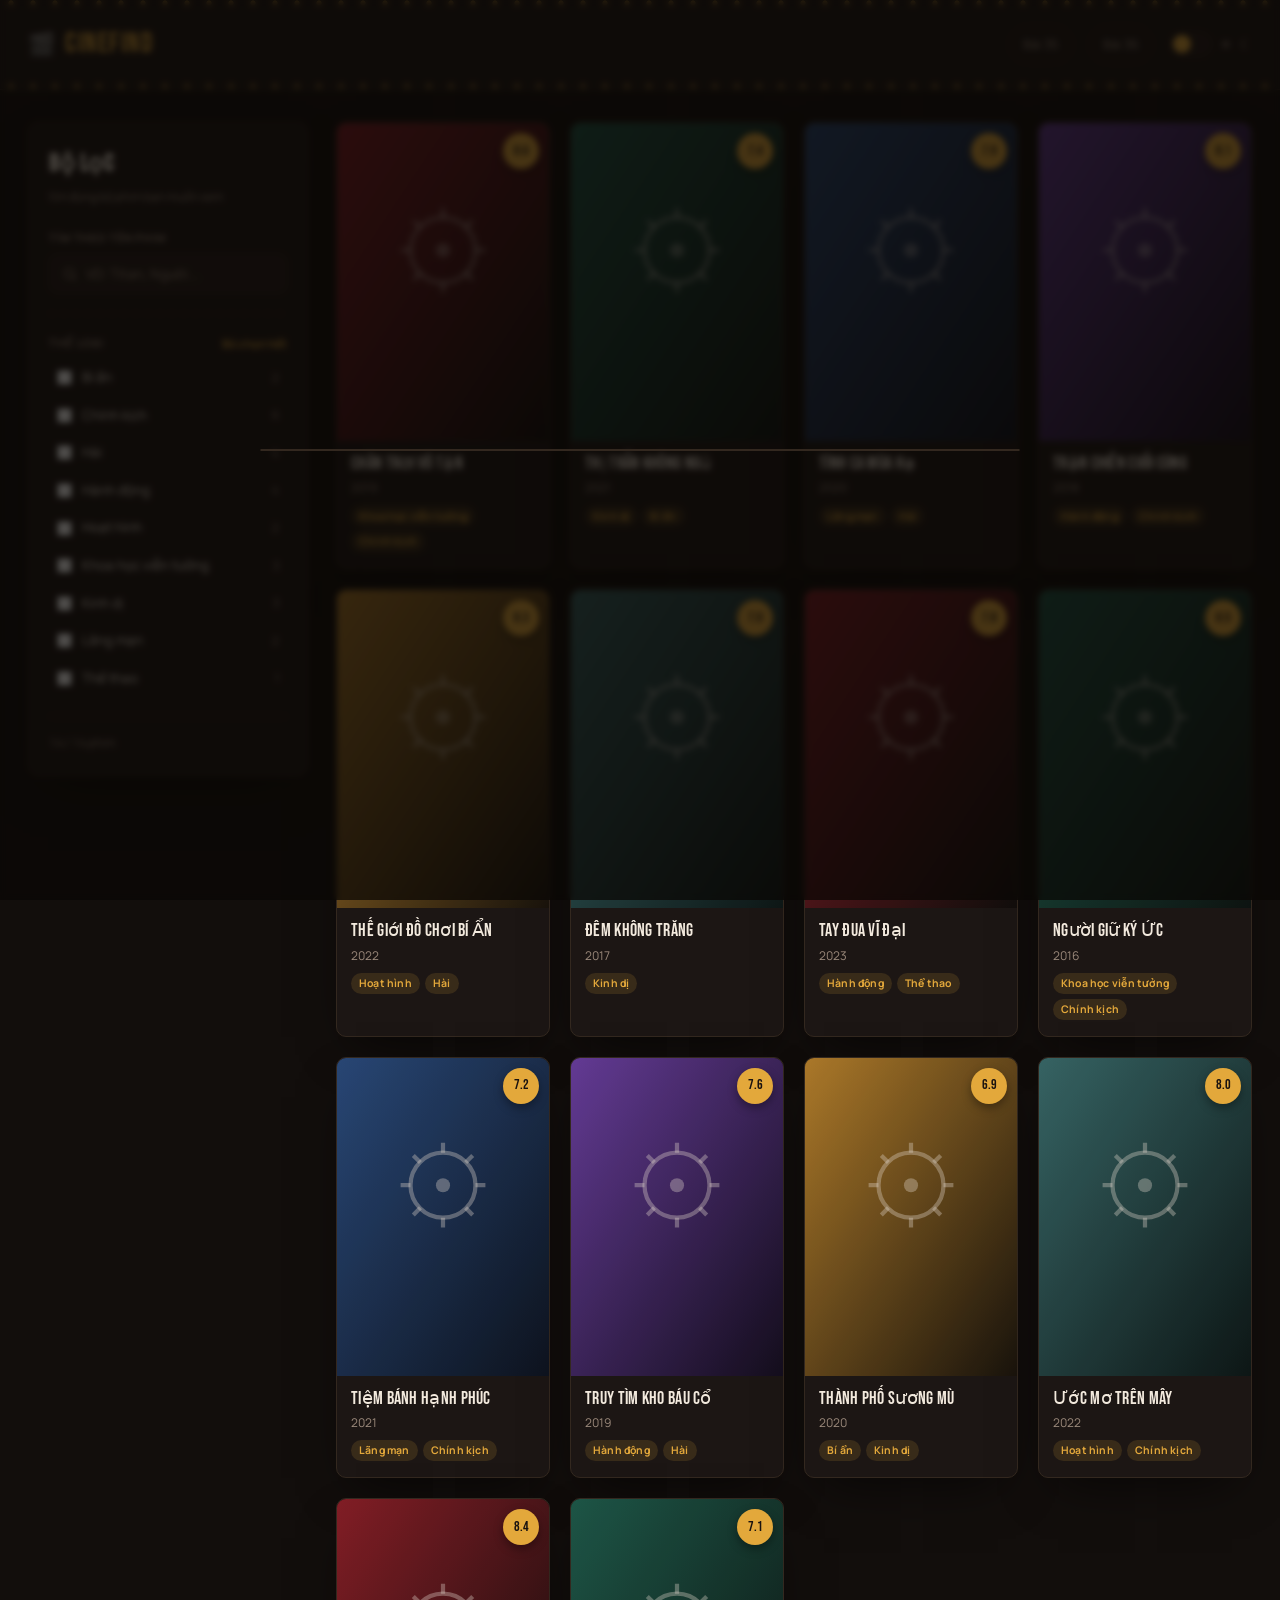
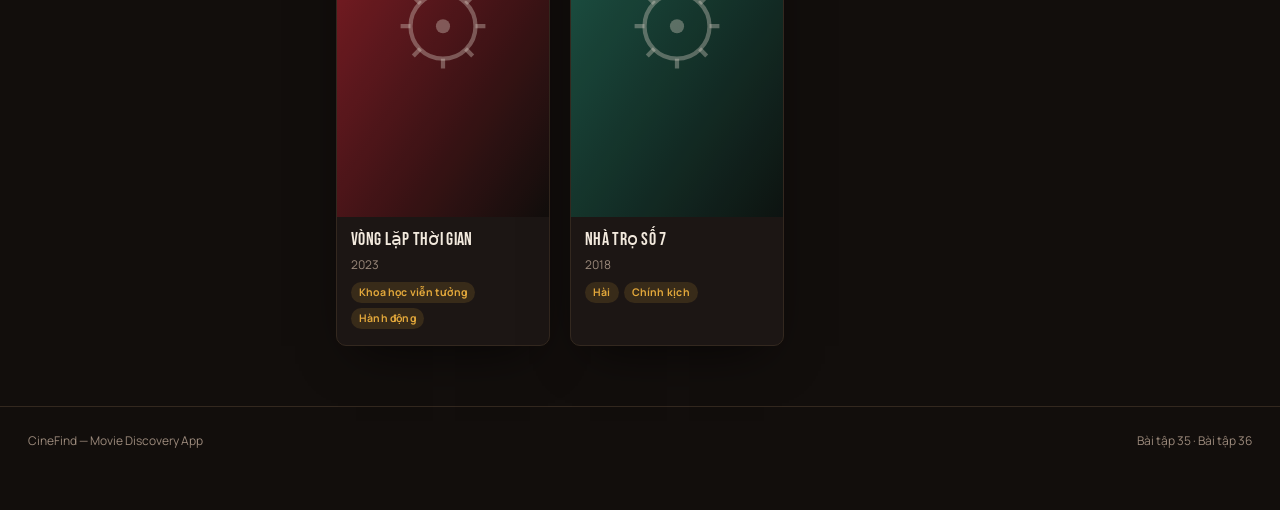
==== index.html @ d52253b3 "Add files via upload" ====
<!DOCTYPE html>
<html lang="vi">
<head>
<meta charset="UTF-8">
<meta name="viewport" content="width=device-width, initial-scale=1.0">
<title>CineFind — Movie Discovery App</title>
<link rel="preconnect" href="https://fonts.googleapis.com">
<link href="https://fonts.googleapis.com/css2?family=Bebas+Neue&family=Manrope:wght@400;500;600;700;800&display=swap" rel="stylesheet">
<link rel="stylesheet" href="css/style.css">
</head>
<body>

  <header class="site-header">
    <div class="marquee-lights" aria-hidden="true"></div>
    <div class="header-inner">
      <div class="brand">
        <span class="brand-mark">🎬</span>
        <span class="brand-name">CineFind</span>
      </div>

      <div class="header-actions">
        <a class="prev-link" href="bt35.html">Bài 35</a>
        <a class="prev-link" href="bt36.html">Bài 36</a>
        <label class="theme-switch" title="Chuyển chế độ sáng/tối">
          <input type="checkbox" id="themeToggle">
          <span class="switch-track">
            <span class="switch-thumb"></span>
          </span>
          <span class="switch-icon sun">☀</span>
          <span class="switch-icon moon">☾</span>
        </label>
      </div>
    </div>
    <div class="marquee-lights" aria-hidden="true"></div>
  </header>

  <main class="app-grid">

    <aside class="sidebar">
      <div class="ticket-tab">
        <h2 class="ticket-title">Bộ lọc</h2>
        <span class="ticket-sub">tìm đúng bộ phim bạn muốn xem</span>
      </div>

      <div class="field-group">
        <label class="field-label" for="searchInput">Tìm theo tên phim</label>
        <div class="search-box">
          <svg viewBox="0 0 24 24" width="16" height="16" fill="none" stroke="currentColor" stroke-width="2"><circle cx="11" cy="11" r="7"/><line x1="21" y1="21" x2="16.65" y2="16.65"/></svg>
          <input type="text" id="searchInput" placeholder="VD: Titan, Người..." autocomplete="off">
        </div>
      </div>

      <div class="perforation" aria-hidden="true"></div>

      <div class="field-group">
        <div class="field-label-row">
          <label class="field-label">Thể loại</label>
          <button class="clear-btn" id="clearGenres">Bỏ chọn hết</button>
        </div>
        <div id="genreList" class="genre-list"><!-- sinh động bằng JS --></div>
      </div>

      <div class="result-count mono" id="resultCount">— phim</div>
    </aside>

    <section class="content">
      <div id="movieGrid" class="movie-grid"><!-- sinh động bằng JS --></div>
      <div id="emptyState" class="empty-state" hidden>
        <div class="empty-icon">🎞️</div>
        <p>Không tìm thấy phim nào khớp với bộ lọc hiện tại.</p>
      </div>
    </section>

  </main>

  <div id="modalOverlay" class="modal-overlay" hidden>
    <div class="modal" role="dialog" aria-modal="true" aria-labelledby="modalTitle">
      <button class="modal-close" id="modalClose" aria-label="Đóng">✕</button>
      <div class="modal-body" id="modalBody"><!-- sinh động bằng JS --></div>
    </div>
  </div>

  <footer class="site-footer">
    <span>CineFind — Movie Discovery App</span>
    <span class="foot-links">
      <a href="bt35.html">Bài tập 35</a> · <a href="bt36.html">Bài tập 36</a>
    </span>
  </footer>

  <script src="js/app.js"></script>
</body>
</html>
---- css/style.css ----
/* ============================================================
   CineFind — Movie Discovery App
   Design: rạp chiếu bóng ban đêm — marquee vàng, vé xé, film-strip
   ============================================================ */

:root{
  /* ---- Dark mode (mặc định) ---- */
  --bg: #120e0c;
  --panel: #1c1614;
  --panel-2: #241c19;
  --line: #33281f;
  --text: #f2e9dd;
  --muted: #9c8a7c;
  --accent: #e3a83b;
  --accent-2: #b23a2e;
  --accent-dim: rgba(227,168,59,0.14);
  --shadow: 0 20px 50px -20px rgba(0,0,0,0.7);
}

html.light{
  --bg: #f6f1e7;
  --panel: #ffffff;
  --panel-2: #f0e9da;
  --line: #e2d6c3;
  --text: #241c17;
  --muted: #7c6f60;
  --accent: #b9822c;
  --accent-2: #a32e27;
  --accent-dim: rgba(185,130,44,0.12);
  --shadow: 0 20px 50px -20px rgba(36,28,23,0.18);
}

*{box-sizing:border-box; margin:0; padding:0;}

body{
  background:var(--bg);
  color:var(--text);
  font-family:'Manrope', sans-serif;
  line-height:1.6;
  transition:background .25s ease, color .25s ease;
}

.display{font-family:'Bebas Neue', sans-serif; letter-spacing:0.5px;}
.mono{font-variant-numeric:tabular-nums; font-feature-settings:"tnum";}

a{color:inherit;}

/* ============ HEADER / MARQUEE ============ */
.site-header{
  position:sticky; top:0; z-index:20;
  background:var(--panel);
  border-bottom:1px solid var(--line);
}
.marquee-lights{
  height:6px;
  background-image:radial-gradient(circle, var(--accent) 2.5px, transparent 2.6px);
  background-size:22px 6px;
  background-repeat:repeat-x;
  background-position:0 center;
  opacity:0.55;
  animation:marquee-chase 1.4s steps(1) infinite;
}
@keyframes marquee-chase{
  0%{background-position:0 center;}
  50%{background-position:11px center;}
  100%{background-position:22px center;}
}
.header-inner{
  max-width:1280px; margin:0 auto;
  display:flex; align-items:center; justify-content:space-between;
  padding:16px 28px;
}
.brand{display:flex; align-items:center; gap:10px;}
.brand-mark{font-size:22px;}
.brand-name{font-family:'Bebas Neue', sans-serif; font-size:28px; letter-spacing:1.5px; color:var(--accent);}

.header-actions{display:flex; align-items:center; gap:18px;}
.prev-link{
  font-size:13px; color:var(--muted); text-decoration:none;
  padding:6px 12px; border:1px solid var(--line); border-radius:20px;
  transition:color .18s ease, border-color .18s ease;
}
.prev-link:hover{color:var(--accent); border-color:var(--accent);}

.theme-switch{display:flex; align-items:center; gap:8px; cursor:pointer; position:relative;}
.theme-switch input{position:absolute; opacity:0; width:0; height:0;}
.switch-track{
  width:42px; height:24px; border-radius:20px;
  background:var(--panel-2); border:1px solid var(--line);
  position:relative; transition:background .2s ease;
}
.switch-thumb{
  position:absolute; top:2px; left:2px;
  width:18px; height:18px; border-radius:50%;
  background:var(--accent);
  transition:transform .22s cubic-bezier(.4,0,.2,1);
}
.theme-switch input:checked + .switch-track .switch-thumb{transform:translateX(18px);}
.switch-icon{font-size:13px; color:var(--muted);}

/* ============ LAYOUT — CSS GRID ============ */
.app-grid{
  max-width:1280px; margin:0 auto;
  display:grid;
  grid-template-columns:280px 1fr;
  gap:28px;
  padding:32px 28px 60px;
}

/* ============ SIDEBAR ============ */
.sidebar{
  background:var(--panel);
  border:1px solid var(--line);
  border-radius:10px;
  padding:22px 20px;
  height:fit-content;
  position:sticky; top:96px;
  box-shadow:var(--shadow);
}
.ticket-tab{margin-bottom:20px;}
.ticket-title{font-family:'Bebas Neue', sans-serif; font-size:24px; letter-spacing:0.5px;}
.ticket-sub{font-size:12px; color:var(--muted);}

.field-group{margin-bottom:18px;}
.field-label{
  display:block; font-size:11px; color:var(--muted);
  text-transform:uppercase; letter-spacing:0.08em; margin-bottom:8px; font-weight:700;
}
.field-label-row{display:flex; justify-content:space-between; align-items:center; margin-bottom:8px;}
.field-label-row .field-label{margin-bottom:0;}

.search-box{
  display:flex; align-items:center; gap:8px;
  background:var(--panel-2); border:1px solid var(--line); border-radius:8px;
  padding:9px 12px;
}
.search-box svg{color:var(--muted); flex:none;}
.search-box input{
  flex:1; border:none; outline:none; background:none; color:var(--text); font-size:14px; font-family:'Manrope', sans-serif;
}
.search-box input::placeholder{color:var(--muted);}

.perforation{
  height:1px; margin:20px 0;
  background-image:repeating-linear-gradient(90deg, var(--line) 0 6px, transparent 6px 12px);
}

.clear-btn{
  background:none; border:none; color:var(--accent); font-size:11.5px; cursor:pointer;
  font-family:'Manrope', sans-serif; font-weight:600; padding:0;
}
.clear-btn:hover{text-decoration:underline;}

.genre-list{display:flex; flex-direction:column; gap:2px;}
.genre-item{
  display:flex; align-items:center; gap:10px;
  padding:7px 8px; border-radius:6px; cursor:pointer;
  font-size:13.5px;
  transition:background .15s ease;
}
.genre-item:hover{background:var(--panel-2);}
.genre-item input{accent-color:var(--accent); width:15px; height:15px; cursor:pointer;}
.genre-item .g-count{margin-left:auto; color:var(--muted); font-size:11.5px;}

.result-count{
  margin-top:20px; padding-top:16px; border-top:1px solid var(--line);
  font-size:12px; color:var(--muted);
}

/* ============ MOVIE GRID ============ */
.movie-grid{
  display:grid;
  grid-template-columns:repeat(auto-fill, minmax(190px, 1fr));
  gap:20px;
}

.movie-card{
  background:var(--panel);
  border:1px solid var(--line);
  border-radius:10px;
  overflow:hidden;
  cursor:pointer;
  box-shadow:var(--shadow);
  transition:transform .22s cubic-bezier(.4,0,.2,1), border-color .2s ease;
}
.movie-card:hover{transform:translateY(-6px) scale(1.015); border-color:var(--accent);}
.movie-card:focus-visible{outline:2px solid var(--accent); outline-offset:3px;}

.poster-wrap{position:relative; aspect-ratio:2/3; overflow:hidden;}
.poster-wrap img{width:100%; height:100%; object-fit:cover; display:block; transition:transform .3s ease;}
.movie-card:hover .poster-wrap img{transform:scale(1.06);}

.rating-badge{
  position:absolute; top:10px; right:10px;
  width:36px; height:36px; border-radius:50%;
  background:var(--accent); color:#1a1310;
  display:flex; align-items:center; justify-content:center;
  font-family:'Bebas Neue', sans-serif; font-size:14px;
  box-shadow:0 4px 10px rgba(0,0,0,0.35);
}

.card-info{padding:12px 14px 16px;}
.card-title{font-family:'Bebas Neue', sans-serif; font-size:18px; letter-spacing:0.3px; line-height:1.2; margin-bottom:4px;}
.card-meta{font-size:12px; color:var(--muted); display:flex; gap:8px; align-items:center;}
.card-genres{display:flex; flex-wrap:wrap; gap:5px; margin-top:8px;}
.genre-tag{
  font-size:10.5px; padding:2px 8px; border-radius:12px;
  background:var(--accent-dim); color:var(--accent); font-weight:700; letter-spacing:0.02em;
}

/* ============ EMPTY STATE ============ */
.empty-state{
  text-align:center; padding:80px 20px; color:var(--muted);
}
.empty-icon{font-size:40px; margin-bottom:12px;}

/* ============ MODAL ============ */
.modal-overlay{
  position:fixed; inset:0; z-index:50;
  background:rgba(10,7,5,0.72);
  backdrop-filter:blur(3px);
  display:flex; align-items:center; justify-content:center;
  padding:24px;
}
.modal{
  background:var(--panel);
  border:1px solid var(--line);
  border-radius:14px;
  max-width:760px; width:100%;
  max-height:88vh; overflow-y:auto;
  position:relative;
  box-shadow:0 30px 80px -20px rgba(0,0,0,0.8);
  animation:modal-in .22s cubic-bezier(.4,0,.2,1);
}
@keyframes modal-in{
  from{opacity:0; transform:translateY(12px) scale(0.98);}
  to{opacity:1; transform:translateY(0) scale(1);}
}
.modal-close{
  position:absolute; top:14px; right:14px; z-index:2;
  width:34px; height:34px; border-radius:50%;
  background:rgba(0,0,0,0.45); color:#fff; border:none;
  font-size:15px; cursor:pointer;
  display:flex; align-items:center; justify-content:center;
  transition:background .18s ease;
}
.modal-close:hover{background:rgba(0,0,0,0.7);}

.modal-body{display:grid; grid-template-columns:220px 1fr; gap:0;}
.modal-poster{width:100%; height:100%; object-fit:cover; display:block; min-height:300px;}
.modal-detail{padding:28px 28px 32px;}
.modal-title{font-family:'Bebas Neue', sans-serif; font-size:32px; letter-spacing:0.4px; margin-bottom:6px;}
.modal-meta{font-size:13px; color:var(--muted); margin-bottom:14px; display:flex; gap:14px; flex-wrap:wrap;}
.modal-meta strong{color:var(--accent);}
.modal-genres{display:flex; gap:6px; flex-wrap:wrap; margin-bottom:16px;}
.modal-desc{font-size:14.5px; color:var(--text); margin-bottom:18px; line-height:1.65;}
.modal-line{font-size:13.5px; margin-bottom:6px;}
.modal-line span{color:var(--muted);}

/* ============ FOOTER ============ */
.site-footer{
  max-width:1280px; margin:0 auto;
  padding:24px 28px 60px;
  display:flex; justify-content:space-between; flex-wrap:wrap; gap:8px;
  font-size:12px; color:var(--muted);
  border-top:1px solid var(--line);
}
.foot-links a{text-decoration:none; color:var(--muted);}
.foot-links a:hover{color:var(--accent);}

/* ============ RESPONSIVE ============ */
@media (max-width: 900px){
  .app-grid{grid-template-columns:1fr;}
  .sidebar{position:static;}
  .modal-body{grid-template-columns:1fr;}
  .modal-poster{max-height:220px;}
}

@media (max-width: 520px){
  .header-inner{padding:14px 16px;}
  .brand-name{font-size:22px;}
  .header-actions{gap:10px;}
  .prev-link{display:none;}
  .app-grid{padding:20px 16px 40px; gap:18px;}
  .movie-grid{grid-template-columns:repeat(auto-fill, minmax(140px, 1fr)); gap:14px;}
  .card-title{font-size:16px;}
}

@media (prefers-reduced-motion: reduce){
  .marquee-lights{animation:none;}
  .movie-card, .switch-thumb, .modal{transition:none; animation:none;}
}
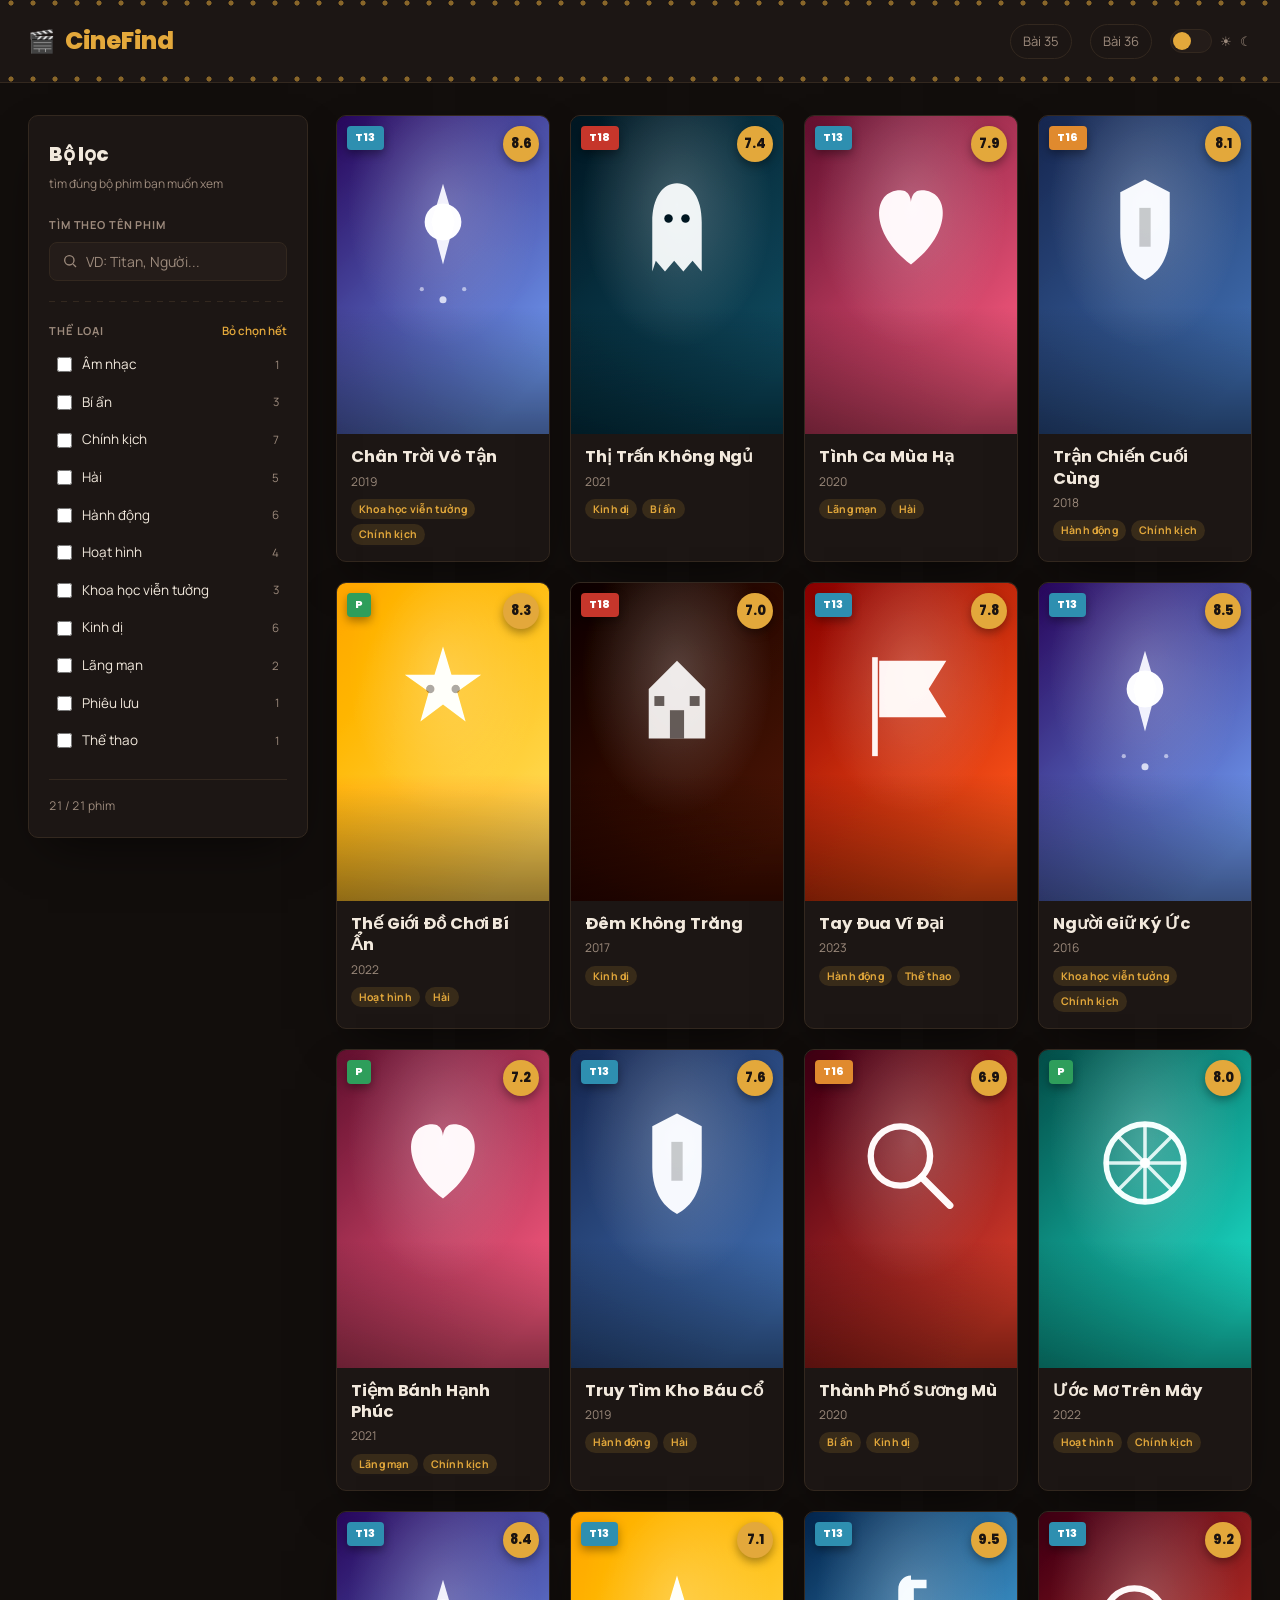
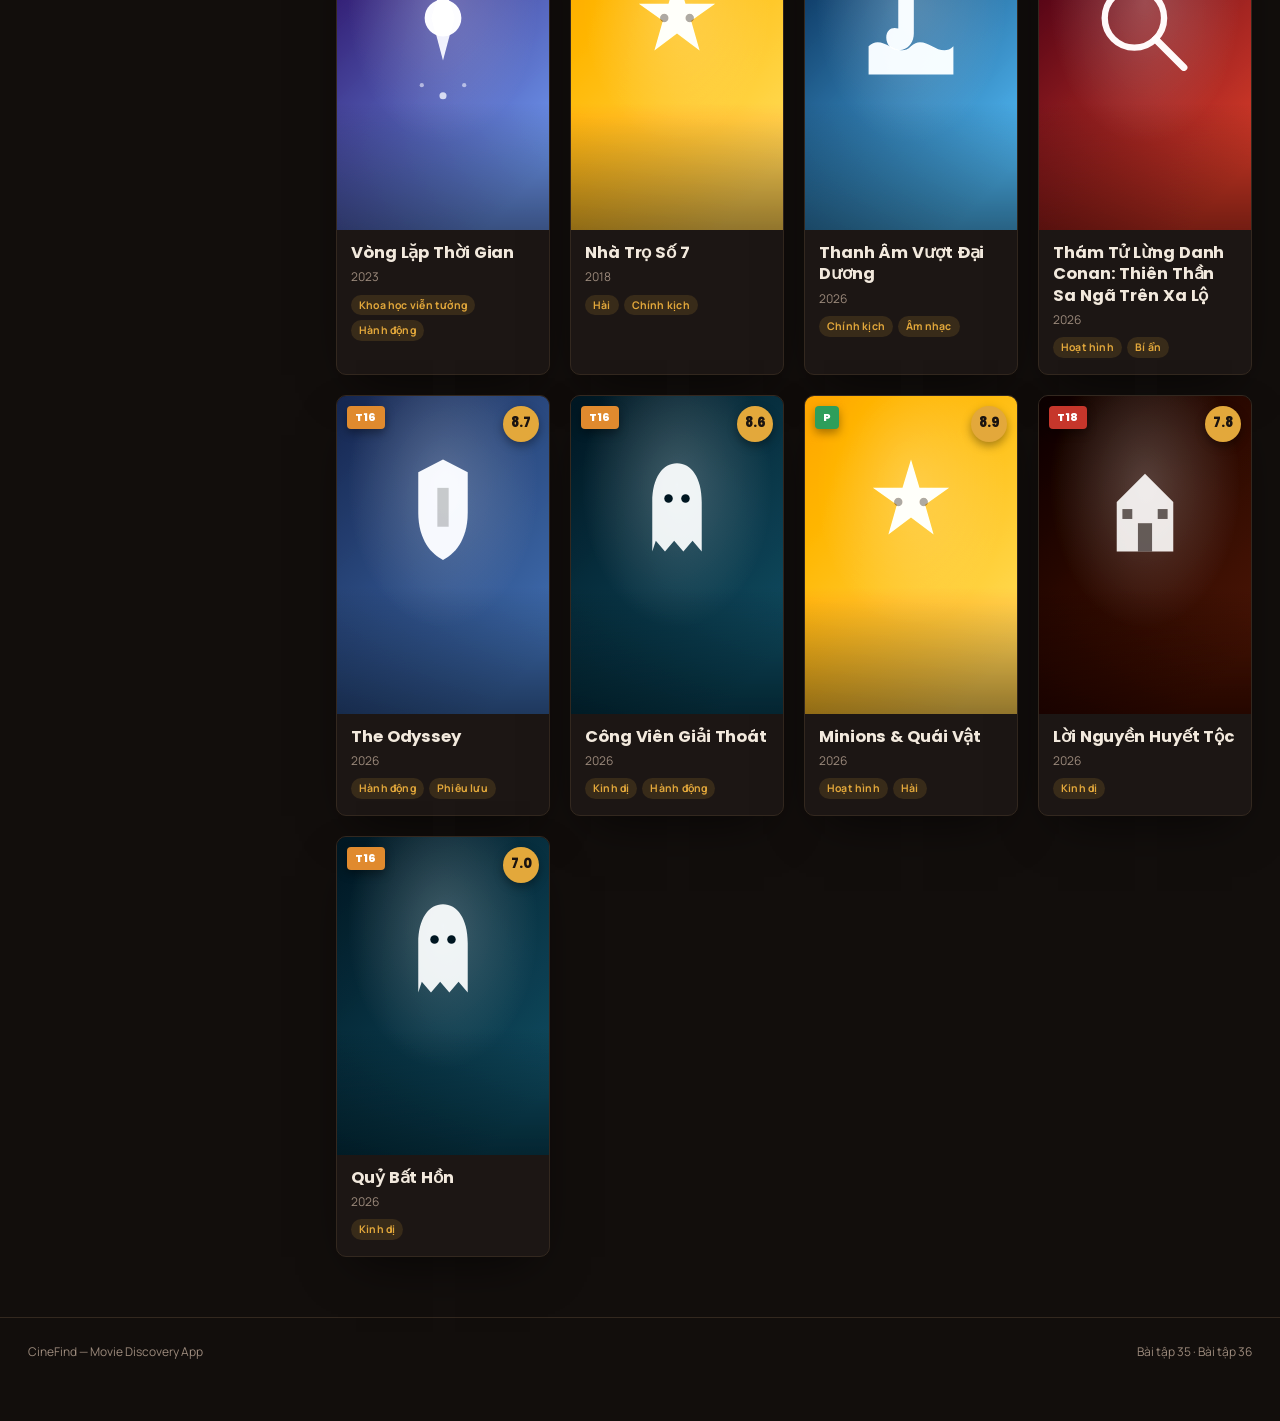
==== commit 9b4c4f9d: "Add files via upload" ====
--- a/index.html
+++ b/index.html
@@ -5,7 +5,7 @@
 <meta name="viewport" content="width=device-width, initial-scale=1.0">
 <title>CineFind — Movie Discovery App</title>
 <link rel="preconnect" href="https://fonts.googleapis.com">
-<link href="https://fonts.googleapis.com/css2?family=Bebas+Neue&family=Manrope:wght@400;500;600;700;800&display=swap" rel="stylesheet">
+<link href="https://fonts.googleapis.com/css2?family=Poppins:wght@600;700;800&family=Manrope:wght@400;500;600;700;800&display=swap" rel="stylesheet">
 <link rel="stylesheet" href="css/style.css">
 </head>
 <body>
--- a/css/style.css
+++ b/css/style.css
@@ -40,7 +40,7 @@
   transition:background .25s ease, color .25s ease;
 }
 
-.display{font-family:'Bebas Neue', sans-serif; letter-spacing:0.5px;}
+.display{font-family:'Poppins', sans-serif; font-weight:800; letter-spacing:-0.2px;}
 .mono{font-variant-numeric:tabular-nums; font-feature-settings:"tnum";}
 
 a{color:inherit;}
@@ -72,7 +72,7 @@
 }
 .brand{display:flex; align-items:center; gap:10px;}
 .brand-mark{font-size:22px;}
-.brand-name{font-family:'Bebas Neue', sans-serif; font-size:28px; letter-spacing:1.5px; color:var(--accent);}
+.brand-name{font-family:'Poppins', sans-serif; font-weight:800; font-size:24px; letter-spacing:-0.3px; color:var(--accent);}
 
 .header-actions{display:flex; align-items:center; gap:18px;}
 .prev-link{
@@ -118,7 +118,7 @@
   box-shadow:var(--shadow);
 }
 .ticket-tab{margin-bottom:20px;}
-.ticket-title{font-family:'Bebas Neue', sans-serif; font-size:24px; letter-spacing:0.5px;}
+.ticket-title{font-family:'Poppins', sans-serif; font-weight:800; font-size:20px; letter-spacing:-0.2px;}
 .ticket-sub{font-size:12px; color:var(--muted);}
 
 .field-group{margin-bottom:18px;}
@@ -187,20 +187,32 @@
 .movie-card:focus-visible{outline:2px solid var(--accent); outline-offset:3px;}
 
 .poster-wrap{position:relative; aspect-ratio:2/3; overflow:hidden;}
-.poster-wrap img{width:100%; height:100%; object-fit:cover; display:block; transition:transform .3s ease;}
+.poster-wrap img{width:100%; height:100%; object-fit:cover; display:block; transition:transform .3s ease; filter:saturate(1.15) contrast(1.08);}
 .movie-card:hover .poster-wrap img{transform:scale(1.06);}
 
 .rating-badge{
   position:absolute; top:10px; right:10px;
-  width:36px; height:36px; border-radius:50%;
+  min-width:36px; height:36px; padding:0 4px; border-radius:50%;
   background:var(--accent); color:#1a1310;
   display:flex; align-items:center; justify-content:center;
-  font-family:'Bebas Neue', sans-serif; font-size:14px;
+  font-family:'Poppins', sans-serif; font-weight:800; font-size:13px;
   box-shadow:0 4px 10px rgba(0,0,0,0.35);
 }
 
+.age-badge{
+  position:absolute; top:10px; left:10px;
+  padding:3px 8px; border-radius:4px;
+  font-family:'Poppins', sans-serif; font-weight:800; font-size:11px;
+  color:#fff; box-shadow:0 4px 10px rgba(0,0,0,0.35);
+  letter-spacing:0.02em;
+}
+.age-badge.age-P{background:#2E9E5B;}
+.age-badge.age-T13{background:#2E8FB0;}
+.age-badge.age-T16{background:#E08A2E;}
+.age-badge.age-T18{background:#C6362B;}
+
 .card-info{padding:12px 14px 16px;}
-.card-title{font-family:'Bebas Neue', sans-serif; font-size:18px; letter-spacing:0.3px; line-height:1.2; margin-bottom:4px;}
+.card-title{font-family:'Poppins', sans-serif; font-weight:700; font-size:16.5px; letter-spacing:-0.1px; line-height:1.28; margin-bottom:4px;}
 .card-meta{font-size:12px; color:var(--muted); display:flex; gap:8px; align-items:center;}
 .card-genres{display:flex; flex-wrap:wrap; gap:5px; margin-top:8px;}
 .genre-tag{
@@ -215,6 +227,10 @@
 .empty-icon{font-size:40px; margin-bottom:12px;}
 
 /* ============ MODAL ============ */
+.modal-overlay[hidden]{
+  display:none;
+}
+
 .modal-overlay{
   position:fixed; inset:0; z-index:50;
   background:rgba(10,7,5,0.72);
@@ -249,8 +265,8 @@
 .modal-body{display:grid; grid-template-columns:220px 1fr; gap:0;}
 .modal-poster{width:100%; height:100%; object-fit:cover; display:block; min-height:300px;}
 .modal-detail{padding:28px 28px 32px;}
-.modal-title{font-family:'Bebas Neue', sans-serif; font-size:32px; letter-spacing:0.4px; margin-bottom:6px;}
-.modal-meta{font-size:13px; color:var(--muted); margin-bottom:14px; display:flex; gap:14px; flex-wrap:wrap;}
+.modal-title{font-family:'Poppins', sans-serif; font-weight:800; font-size:26px; letter-spacing:-0.3px; margin-bottom:6px;}
+.modal-meta{font-size:13px; color:var(--muted); margin-bottom:14px; display:flex; gap:10px; align-items:center; flex-wrap:wrap;}
 .modal-meta strong{color:var(--accent);}
 .modal-genres{display:flex; gap:6px; flex-wrap:wrap; margin-bottom:16px;}
 .modal-desc{font-size:14.5px; color:var(--text); margin-bottom:18px; line-height:1.65;}
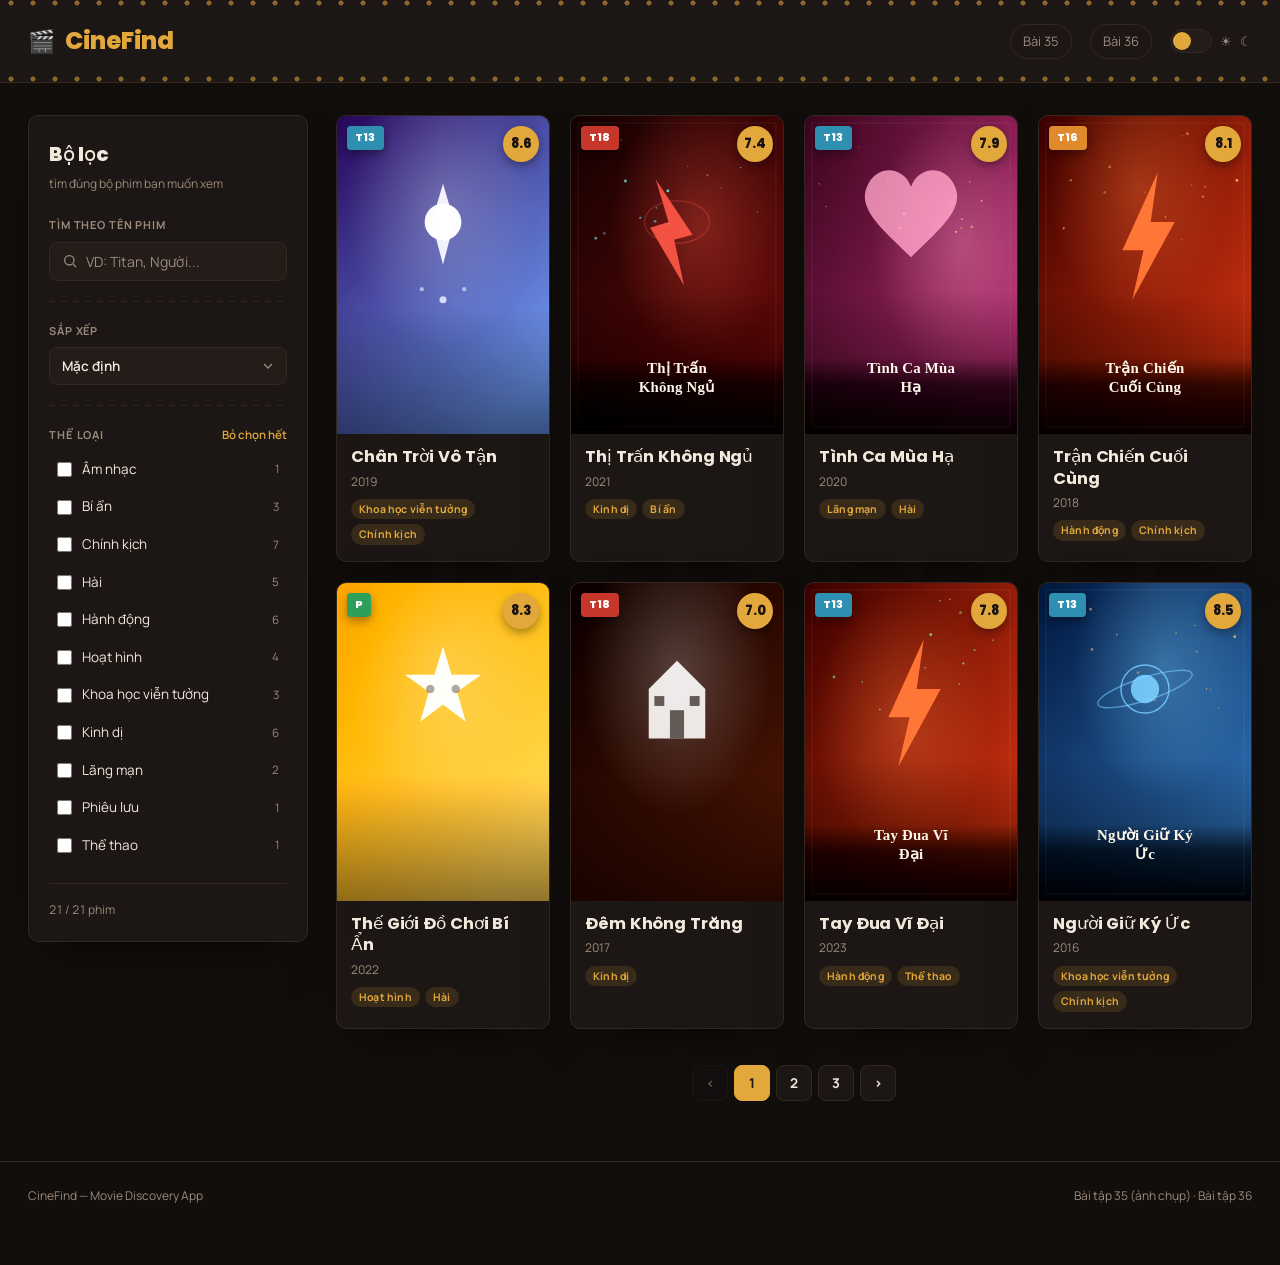
==== commit 5fbed919: "Add files via upload" ====
--- a/index.html
+++ b/index.html
@@ -19,8 +19,8 @@
       </div>
 
       <div class="header-actions">
-        <a class="prev-link" href="bt35.html">Bài 35</a>
-        <a class="prev-link" href="bt36.html">Bài 36</a>
+        <a class="prev-link" href="images/bt35-minh-chung.png" target="_blank" rel="noopener" title="Bài 35 làm trên Wayground — không có link, đây là ảnh chụp minh chứng">Bài 35</a>
+        <a class="prev-link" href="https://nguyenquoc67.github.io/baitap36/" target="_blank" rel="noopener">Bài 36</a>
         <label class="theme-switch" title="Chuyển chế độ sáng/tối">
           <input type="checkbox" id="themeToggle">
           <span class="switch-track">
@@ -53,6 +53,20 @@
       <div class="perforation" aria-hidden="true"></div>
 
       <div class="field-group">
+        <label class="field-label" for="sortSelect">Sắp xếp</label>
+        <select id="sortSelect" class="sort-select">
+          <option value="default">Mặc định</option>
+          <option value="rating-desc">Đánh giá: cao → thấp</option>
+          <option value="rating-asc">Đánh giá: thấp → cao</option>
+          <option value="year-desc">Năm: mới → cũ</option>
+          <option value="year-asc">Năm: cũ → mới</option>
+          <option value="title-asc">Tên: A → Z</option>
+        </select>
+      </div>
+
+      <div class="perforation" aria-hidden="true"></div>
+
+      <div class="field-group">
         <div class="field-label-row">
           <label class="field-label">Thể loại</label>
           <button class="clear-btn" id="clearGenres">Bỏ chọn hết</button>
@@ -69,6 +83,7 @@
         <div class="empty-icon">🎞️</div>
         <p>Không tìm thấy phim nào khớp với bộ lọc hiện tại.</p>
       </div>
+      <nav id="pagination" class="pagination" aria-label="Phân trang"></nav>
     </section>
 
   </main>
@@ -83,7 +98,7 @@
   <footer class="site-footer">
     <span>CineFind — Movie Discovery App</span>
     <span class="foot-links">
-      <a href="bt35.html">Bài tập 35</a> · <a href="bt36.html">Bài tập 36</a>
+      <a href="images/bt35-minh-chung.png" target="_blank" rel="noopener">Bài tập 35 (ảnh chụp)</a> · <a href="https://nguyenquoc67.github.io/baitap36/" target="_blank" rel="noopener">Bài tập 36</a>
     </span>
   </footer>
 
--- a/css/style.css
+++ b/css/style.css
@@ -32,15 +32,24 @@
 
 *{box-sizing:border-box; margin:0; padding:0;}
 
+html{
+  -webkit-text-size-adjust:100%;
+  text-size-adjust:100%;
+}
+
 body{
   background:var(--bg);
   color:var(--text);
   font-family:'Manrope', sans-serif;
   line-height:1.6;
   transition:background .25s ease, color .25s ease;
-}
-
-.display{font-family:'Poppins', sans-serif; font-weight:800; letter-spacing:-0.2px;}
+  -webkit-font-smoothing:antialiased;
+  -moz-osx-font-smoothing:grayscale;
+  text-rendering:optimizeLegibility;
+  font-synthesis:none;
+}
+
+.display{font-family:'Poppins', sans-serif; font-weight:700; letter-spacing:-0.1px;}
 .mono{font-variant-numeric:tabular-nums; font-feature-settings:"tnum";}
 
 a{color:inherit;}
@@ -140,6 +149,21 @@
 }
 .search-box input::placeholder{color:var(--muted);}
 
+.sort-select{
+  width:100%;
+  background:var(--panel-2); border:1px solid var(--line); border-radius:8px;
+  padding:9px 12px;
+  color:var(--text); font-size:13.5px; font-family:'Manrope', sans-serif; font-weight:600;
+  cursor:pointer;
+  appearance:none;
+  -webkit-appearance:none;
+  background-image:url("data:image/svg+xml,%3Csvg xmlns='http://www.w3.org/2000/svg' viewBox='0 0 24 24' fill='none' stroke='%239c8a7c' stroke-width='2'%3E%3Cpolyline points='6 9 12 15 18 9'/%3E%3C/svg%3E");
+  background-repeat:no-repeat;
+  background-position:right 10px center;
+  background-size:16px;
+}
+.sort-select:focus-visible{outline:2px solid var(--accent); outline-offset:2px;}
+
 .perforation{
   height:1px; margin:20px 0;
   background-image:repeating-linear-gradient(90deg, var(--line) 0 6px, transparent 6px 12px);
@@ -219,6 +243,25 @@
   font-size:10.5px; padding:2px 8px; border-radius:12px;
   background:var(--accent-dim); color:var(--accent); font-weight:700; letter-spacing:0.02em;
 }
+
+/* ============ PAGINATION ============ */
+.pagination{
+  display:flex; align-items:center; justify-content:center;
+  gap:6px; flex-wrap:wrap;
+  margin-top:36px;
+}
+.page-btn{
+  min-width:36px; height:36px; padding:0 10px;
+  border-radius:8px; border:1px solid var(--line);
+  background:var(--panel); color:var(--text);
+  font-family:'Manrope', sans-serif; font-weight:700; font-size:13.5px;
+  cursor:pointer;
+  transition:background .15s ease, border-color .15s ease, color .15s ease;
+}
+.page-btn:hover:not(:disabled){border-color:var(--accent); color:var(--accent);}
+.page-btn.active{background:var(--accent); border-color:var(--accent); color:#1a1310;}
+.page-btn:disabled{opacity:0.35; cursor:not-allowed;}
+.page-dots{color:var(--muted); padding:0 4px; font-size:13px;}
 
 /* ============ EMPTY STATE ============ */
 .empty-state{
